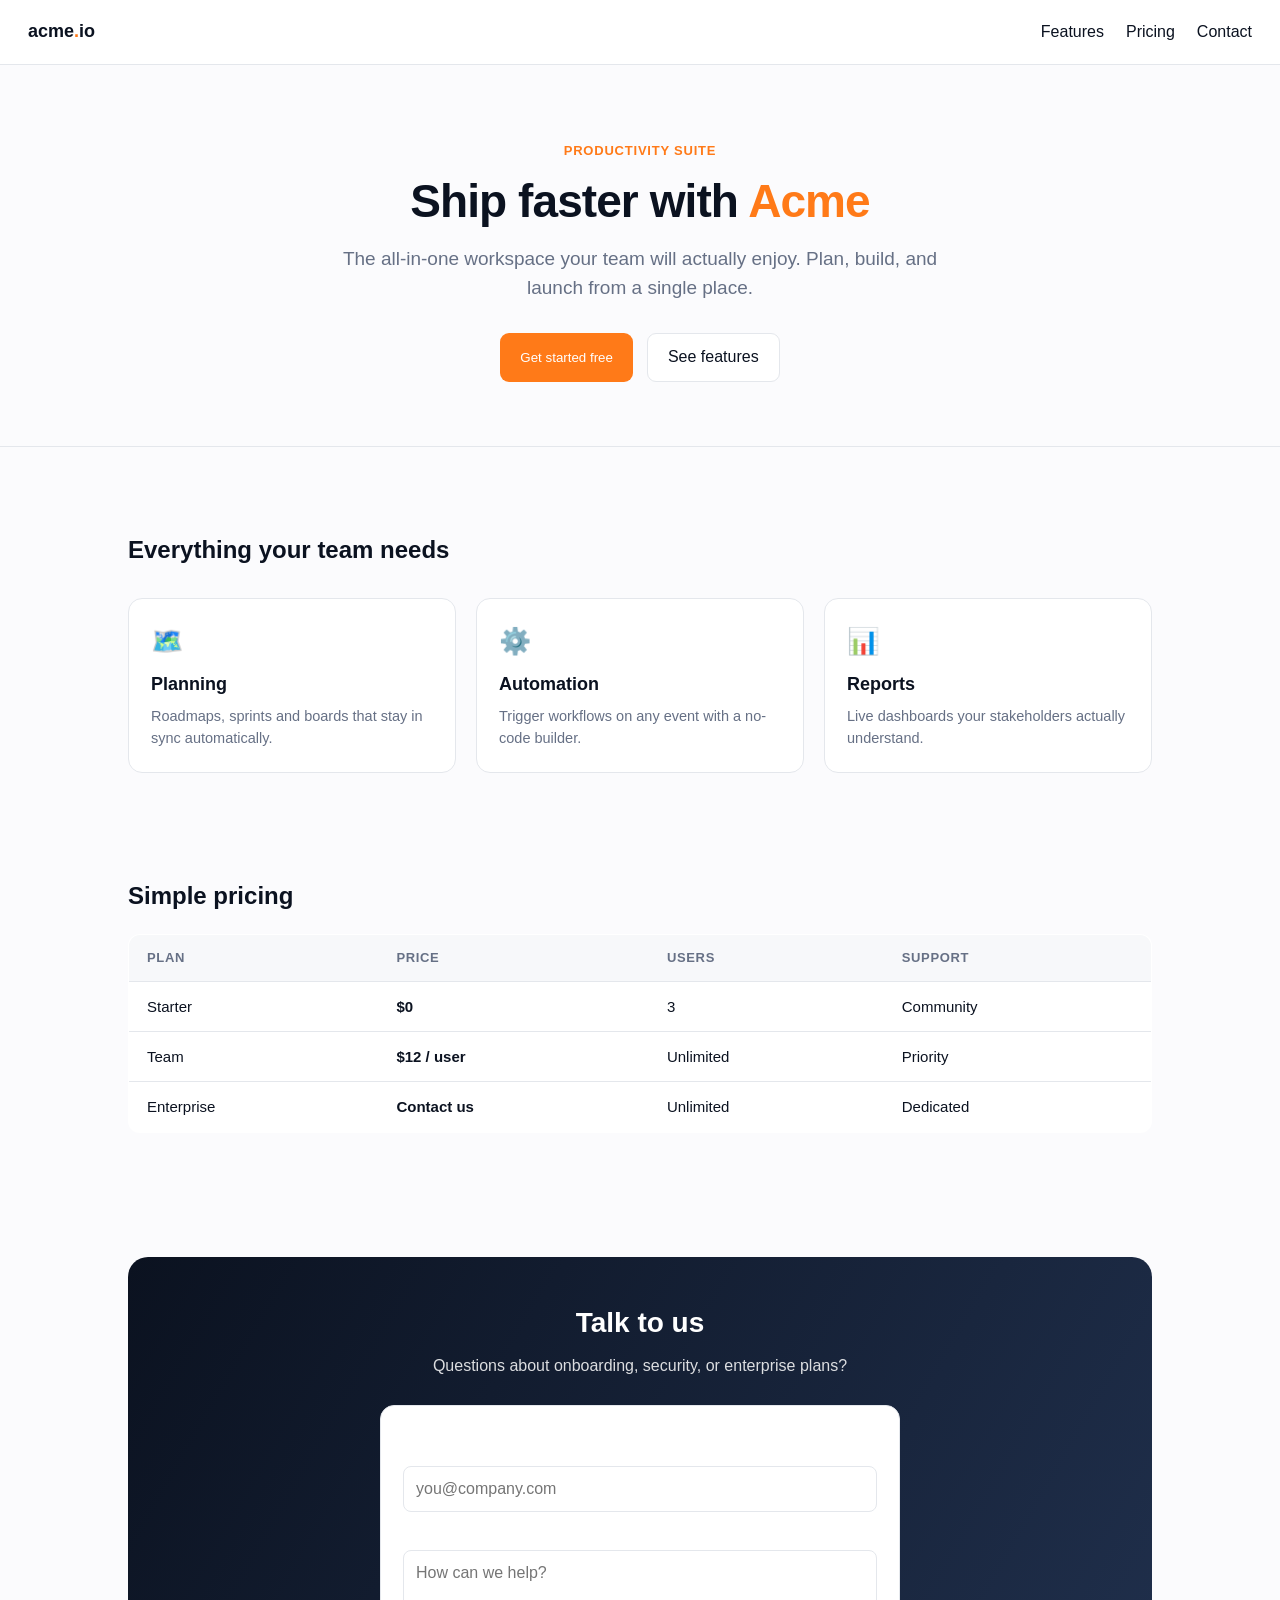
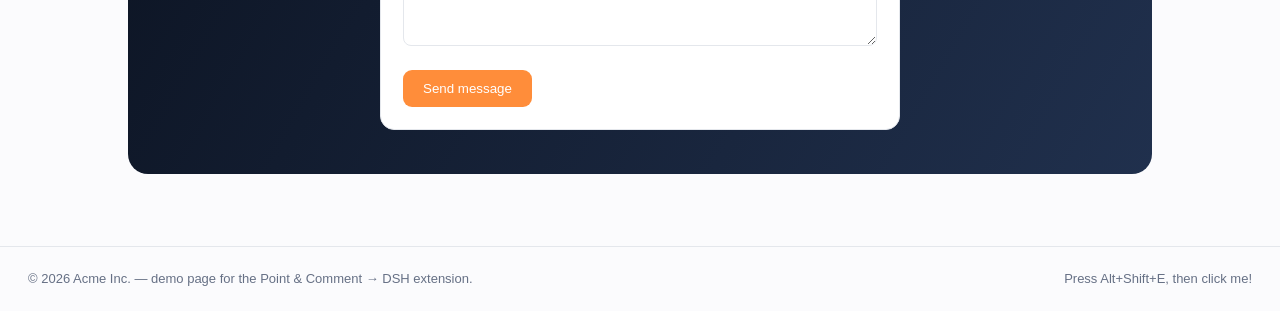
==== element-picker/demo/demo-page.html @ e30934f2 "Added prod info to extension" ====
<!doctype html>
<html lang="en">
<head>
<meta charset="utf-8" />
<meta name="viewport" content="width=device-width, initial-scale=1" />
<title>Acme SaaS — demo page for Point &amp; Comment → DSH</title>
<style>
  :root { color-scheme: light; --brand:#ff7a18; --ink:#0b1220; --mut:#667085; --line:#e4e7ec; --bg:#fbfbfd; }
  * { box-sizing: border-box; }
  body { margin:0; font:16px/1.55 -apple-system,BlinkMacSystemFont,"Segoe UI",Roboto,sans-serif; color:var(--ink); background:var(--bg); }
  .wrap { max-width: 1080px; margin: 0 auto; padding: 0 28px; }
  header.site { display:flex; align-items:center; justify-content:space-between; padding:18px 28px; border-bottom:1px solid var(--line); background:#fff; }
  .brand { font-weight:800; font-size:18px; } .brand span { color:var(--brand); }
  nav.site { display:flex; gap:22px; } nav.site a { color:var(--ink); text-decoration:none; font-weight:500; }
  nav.site a:hover { color:var(--brand); }
  .btn { display:inline-block; border:0; border-radius:9px; padding:11px 20px; font:700 15px/1 inherit; cursor:pointer; text-decoration:none; }
  .btn.primary { background:var(--brand); color:#fff; }
  .btn.ghost { background:#fff; color:var(--ink); border:1px solid var(--line); }
  section.hero { padding:76px 0 64px; text-align:center; }
  .kicker { color:var(--brand); font-weight:800; letter-spacing:.06em; text-transform:uppercase; font-size:13px; }
  h1 { font-size:46px; line-height:1.15; margin:14px 0 16px; letter-spacing:-.02em; }
  .sub { color:var(--mut); font-size:19px; max-width:640px; margin:0 auto 30px; }
  .hero .row { display:flex; gap:14px; justify-content:center; }
  section.features { padding:64px 0; border-top:1px solid var(--line); }
  .cards { display:grid; grid-template-columns:repeat(3,1fr); gap:20px; margin-top:30px; }
  .card { background:#fff; border:1px solid var(--line); border-radius:14px; padding:22px; }
  .card .ico { font-size:26px; }
  .card h3 { margin:10px 0 6px; font-size:18px; }
  .card p { margin:0; color:var(--mut); font-size:14.5px; }
  section.pricing { padding:20px 0 64px; }
  table { width:100%; border-collapse:collapse; background:#fff; border:1px solid var(--line); border-radius:12px; overflow:hidden; margin-top:18px; }
  th,td { text-align:left; padding:13px 18px; border-bottom:1px solid var(--line); font-size:15px; }
  th { background:#f7f8fa; font-size:13px; text-transform:uppercase; letter-spacing:.05em; color:var(--mut); }
  tr:last-child td { border-bottom:0; }
  td.price { font-weight:800; }
  section.cta { padding:60px 0 72px; }
  .cta-box { background:linear-gradient(120deg,#0b1220,#20304d); color:#fff; border-radius:20px; padding:44px; text-align:center; }
  .cta-box h2 { margin:0 0 10px; font-size:28px; }
  .cta-box p { opacity:.85; margin:0 0 22px; }
  form.contact { max-width:520px; margin:26px auto 0; background:#fff; border:1px solid var(--line); border-radius:14px; padding:22px; text-align:left; }
  label { display:block; font-weight:600; font-size:14px; margin:10px 0 6px; }
  input[type=email], textarea { width:100%; border:1px solid var(--line); border-radius:8px; padding:10px 12px; font:inherit; }
  footer { border-top:1px solid var(--line); padding:22px 28px; color:var(--mut); font-size:13px; display:flex; justify-content:space-between; }
  /* stable hooks the picker prefers */
  [data-testid] { }
</style>
</head>
<body>

<header class="site" data-testid="site-header">
  <div class="brand">acme<span>.</span>io</div>
  <nav class="site" data-testid="main-nav">
    <a href="#features">Features</a>
    <a href="#pricing">Pricing</a>
    <a href="#contact">Contact</a>
  </nav>
</header>

<section class="hero">
  <div class="wrap">
    <div class="kicker">Productivity suite</div>
    <h1>Ship faster with <span style="color:var(--brand)">Acme</span></h1>
    <p class="sub">The all-in-one workspace your team will actually enjoy. Plan, build, and launch from a single place.</p>
    <div class="row">
      <button class="btn primary" id="ctaButton" data-testid="cta-start">Get started free</button>
      <a class="btn ghost" href="#features">See features</a>
    </div>
  </div>
</section>

<section class="features" id="features">
  <div class="wrap">
    <h2>Everything your team needs</h2>
    <div class="cards">
      <article class="card" data-testid="feature-card" data-feature="planning">
        <div class="ico">🗺️</div>
        <h3>Planning</h3>
        <p>Roadmaps, sprints and boards that stay in sync automatically.</p>
      </article>
      <article class="card" data-testid="feature-card" data-feature="automation">
        <div class="ico">⚙️</div>
        <h3>Automation</h3>
        <p>Trigger workflows on any event with a no-code builder.</p>
      </article>
      <article class="card" data-testid="feature-card" data-feature="reports">
        <div class="ico">📊</div>
        <h3>Reports</h3>
        <p>Live dashboards your stakeholders actually understand.</p>
      </article>
    </div>
  </div>
</section>

<section class="pricing" id="pricing">
  <div class="wrap">
    <h2>Simple pricing</h2>
    <table data-testid="pricing-table">
      <thead>
        <tr><th>Plan</th><th>Price</th><th>Users</th><th>Support</th></tr>
      </thead>
      <tbody>
        <tr><td>Starter</td><td class="price">$0</td><td>3</td><td>Community</td></tr>
        <tr><td>Team</td><td class="price">$12 / user</td><td>Unlimited</td><td>Priority</td></tr>
        <tr><td>Enterprise</td><td class="price">Contact us</td><td>Unlimited</td><td>Dedicated</td></tr>
      </tbody>
    </table>
  </div>
</section>

<section class="cta" id="contact">
  <div class="wrap">
    <div class="cta-box">
      <h2>Talk to us</h2>
      <p>Questions about onboarding, security, or enterprise plans?</p>
      <form class="contact" data-testid="contact-form">
        <label for="email">Work email</label>
        <input type="email" id="email" name="email" placeholder="you@company.com" data-testid="contact-email" />
        <label for="msg">Message</label>
        <textarea id="msg" name="msg" rows="3" placeholder="How can we help?" data-testid="contact-message"></textarea>
        <p style="margin:16px 0 0">
          <button type="submit" class="btn primary" data-testid="contact-submit">Send message</button>
        </p>
      </form>
    </div>
  </div>
</section>

<footer>
  <span>© 2026 Acme Inc. — demo page for the Point &amp; Comment → DSH extension.</span>
  <span>Press Alt+Shift+E, then click me!</span>
</footer>

</body>
</html>
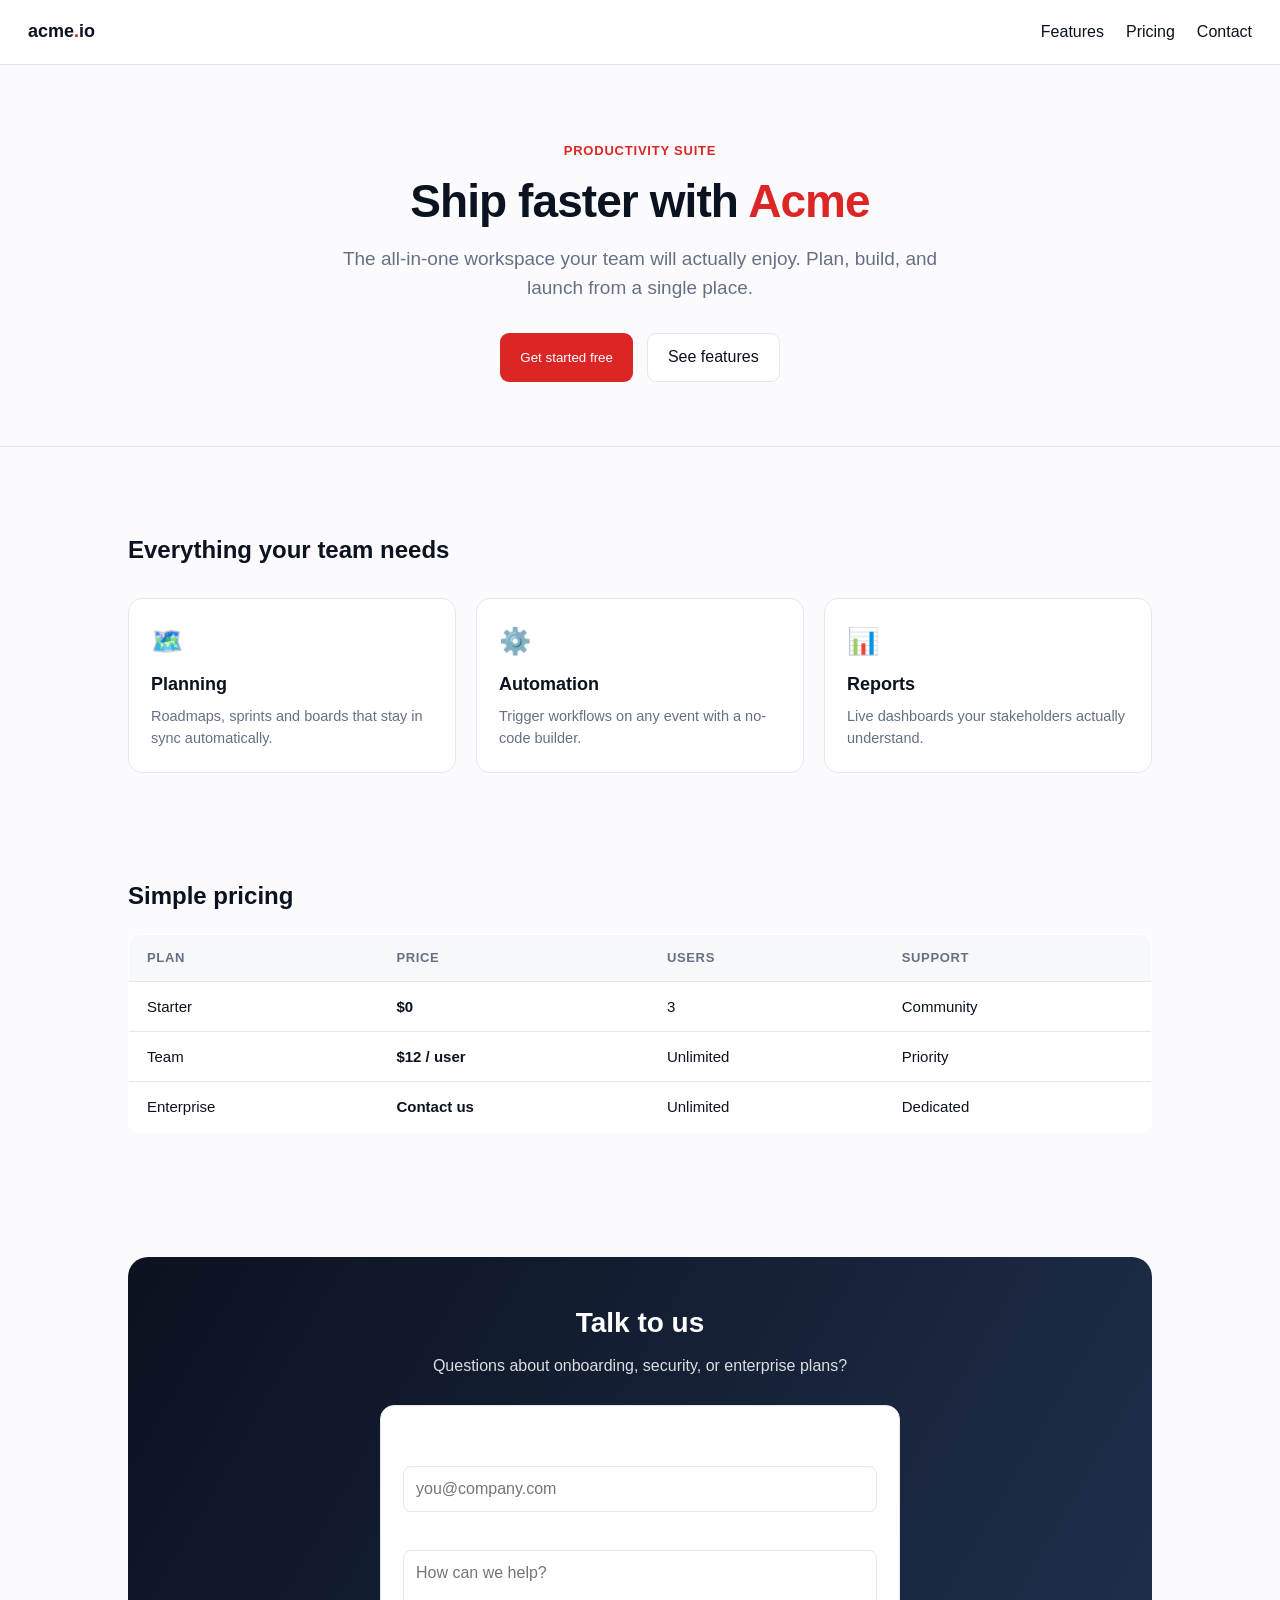
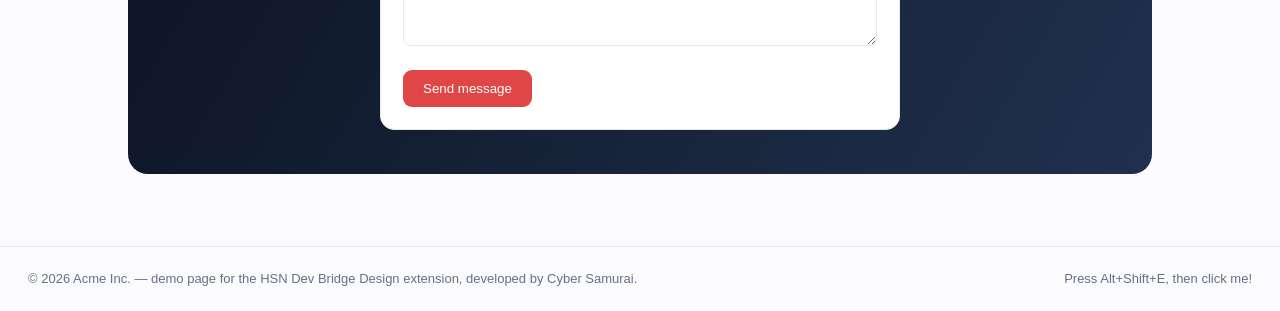
==== commit 6c545116: "V1.3 - Production version Cyber Samurai Branded, fixed minnor bugs" ====
--- a/element-picker/demo/demo-page.html
+++ b/element-picker/demo/demo-page.html
@@ -3,9 +3,9 @@
 <head>
 <meta charset="utf-8" />
 <meta name="viewport" content="width=device-width, initial-scale=1" />
-<title>Acme SaaS — demo page for Point &amp; Comment → DSH</title>
+<title>Acme SaaS — demo page for HSN Dev Bridge Design</title>
 <style>
-  :root { color-scheme: light; --brand:#ff7a18; --ink:#0b1220; --mut:#667085; --line:#e4e7ec; --bg:#fbfbfd; }
+  :root { color-scheme: light; --brand:#dc2626; --ink:#0b1220; --mut:#667085; --line:#e4e7ec; --bg:#fbfbfd; }
   * { box-sizing: border-box; }
   body { margin:0; font:16px/1.55 -apple-system,BlinkMacSystemFont,"Segoe UI",Roboto,sans-serif; color:var(--ink); background:var(--bg); }
   .wrap { max-width: 1080px; margin: 0 auto; padding: 0 28px; }
@@ -126,7 +126,7 @@
 </section>
 
 <footer>
-  <span>© 2026 Acme Inc. — demo page for the Point &amp; Comment → DSH extension.</span>
+  <span>© 2026 Acme Inc. — demo page for the HSN Dev Bridge Design extension, developed by Cyber Samurai.</span>
   <span>Press Alt+Shift+E, then click me!</span>
 </footer>
 
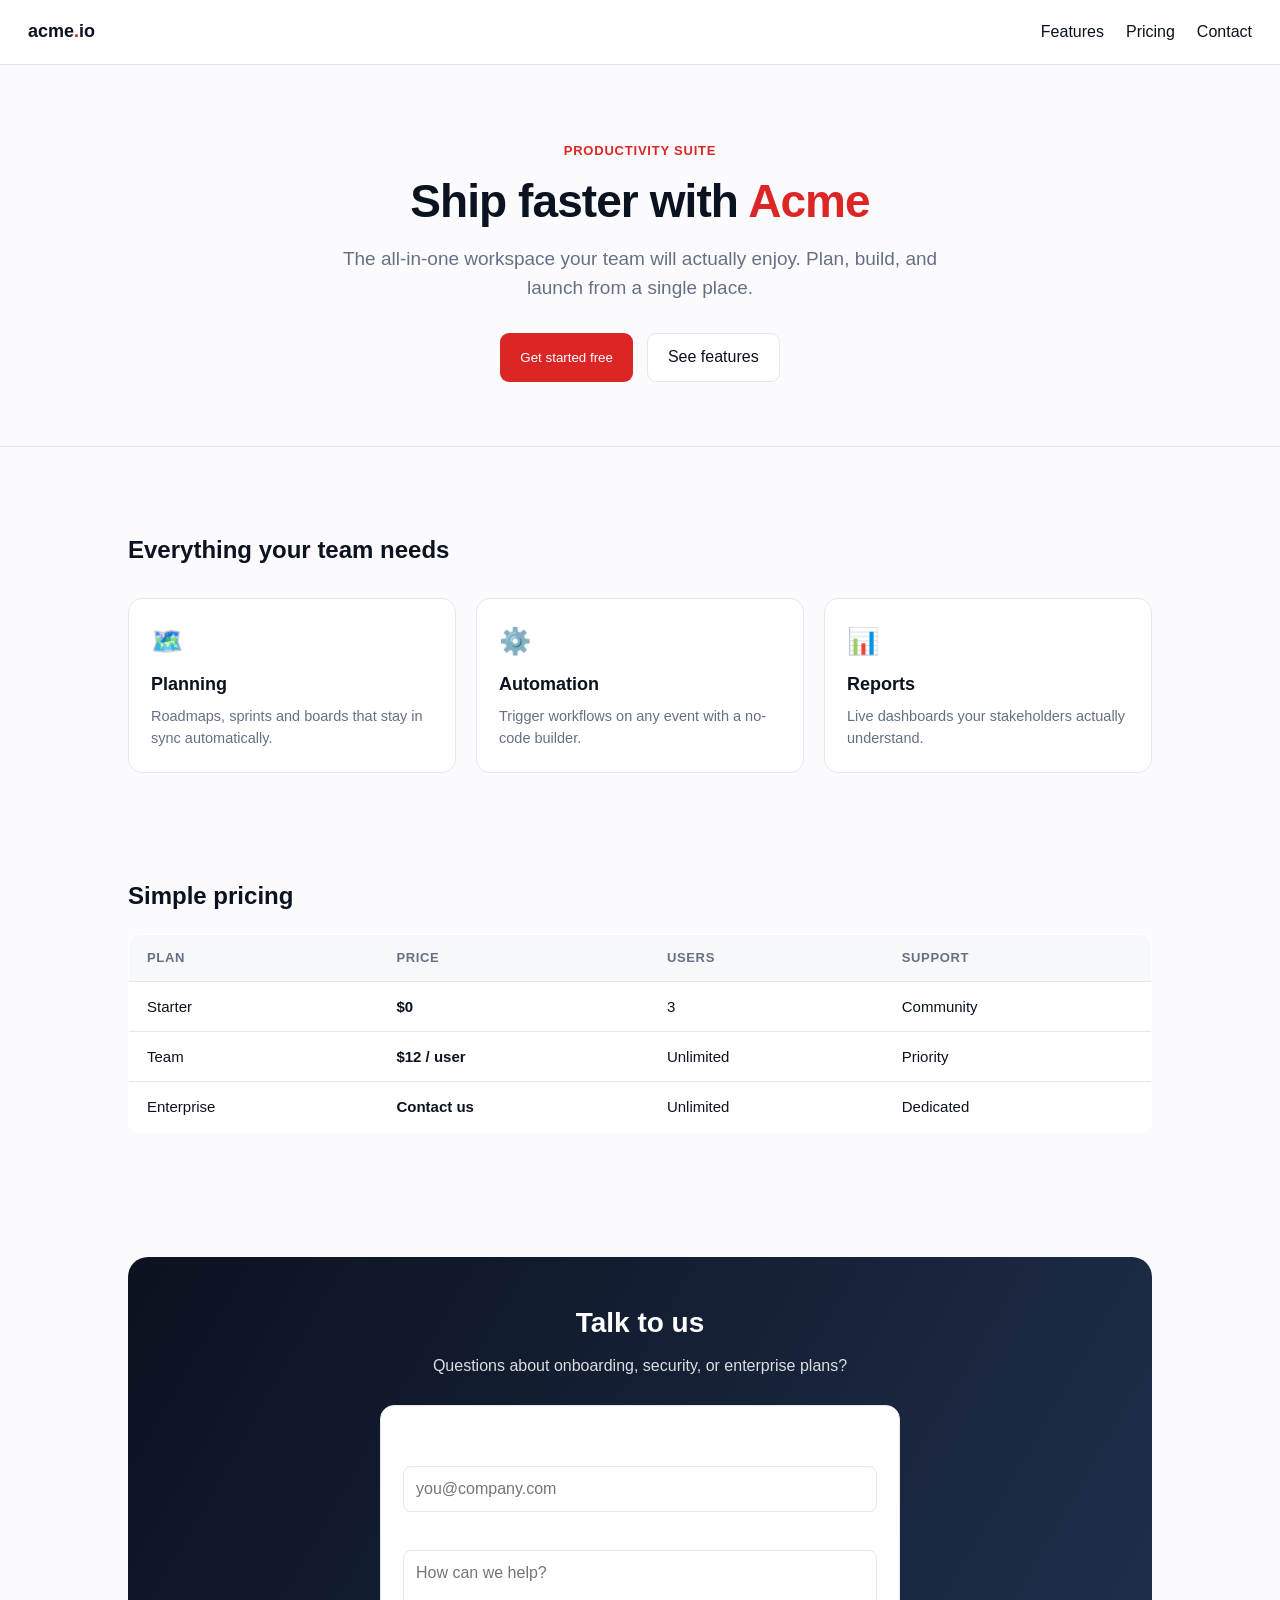
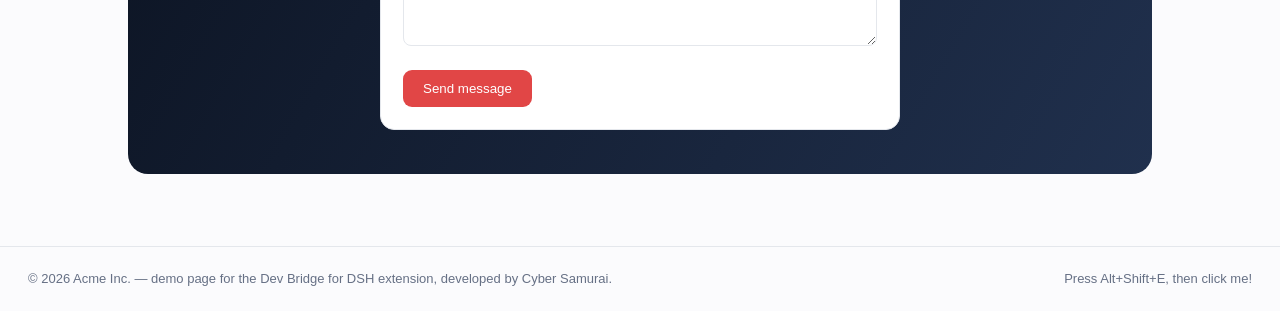
==== commit 7d7dbb7d: "V1.4 - Production New Icon updated" ====
--- a/element-picker/demo/demo-page.html
+++ b/element-picker/demo/demo-page.html
@@ -3,7 +3,7 @@
 <head>
 <meta charset="utf-8" />
 <meta name="viewport" content="width=device-width, initial-scale=1" />
-<title>Acme SaaS — demo page for HSN Dev Bridge Design</title>
+<title>Acme SaaS — demo page for Dev Bridge for DSH</title>
 <style>
   :root { color-scheme: light; --brand:#dc2626; --ink:#0b1220; --mut:#667085; --line:#e4e7ec; --bg:#fbfbfd; }
   * { box-sizing: border-box; }
@@ -126,7 +126,7 @@
 </section>
 
 <footer>
-  <span>© 2026 Acme Inc. — demo page for the HSN Dev Bridge Design extension, developed by Cyber Samurai.</span>
+  <span>© 2026 Acme Inc. — demo page for the Dev Bridge for DSH extension, developed by Cyber Samurai.</span>
   <span>Press Alt+Shift+E, then click me!</span>
 </footer>
 
